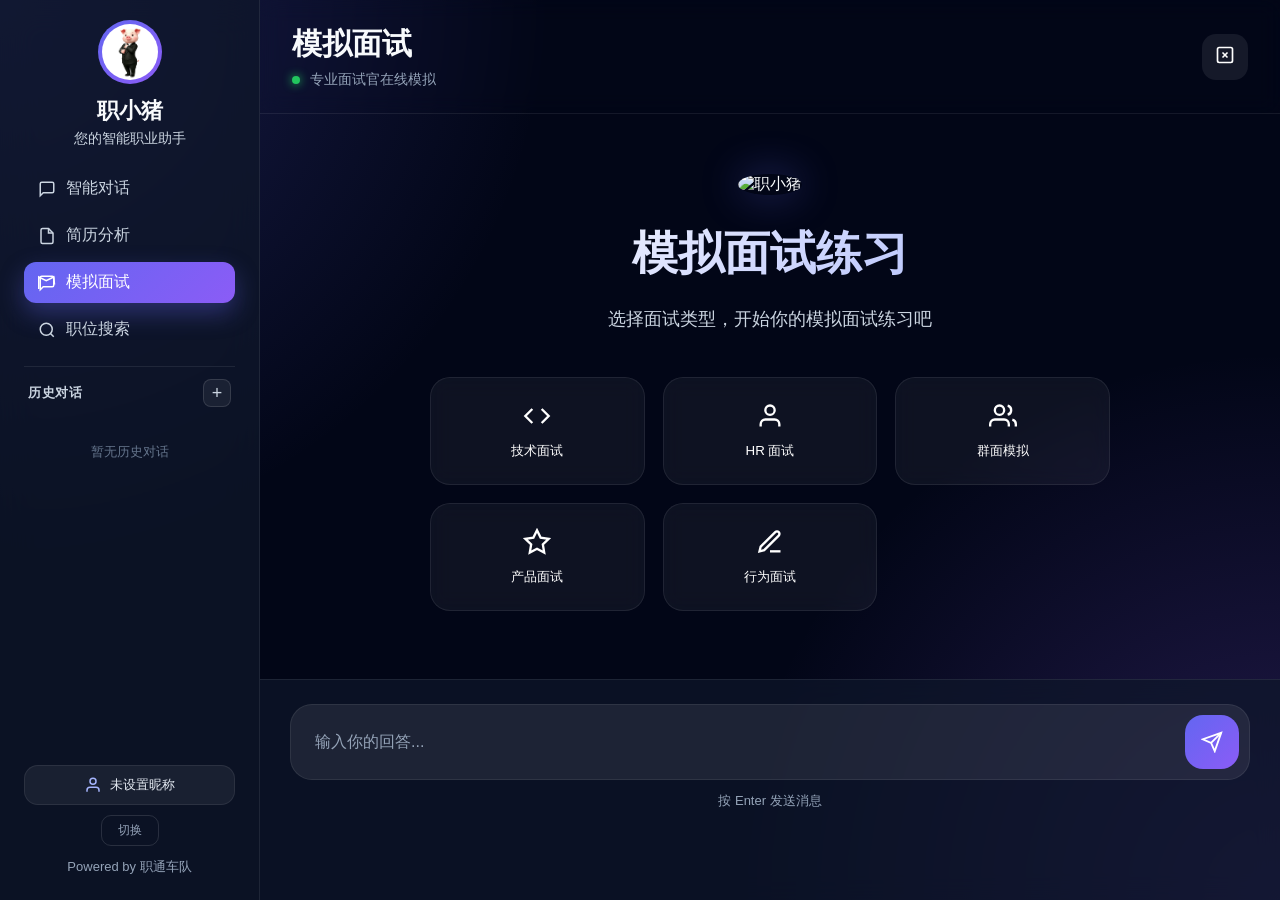
==== frontend/interview.html @ aa9e47f8 "Initial commit" ====
<!DOCTYPE html>
<html lang="zh-CN">
<head>
    <meta charset="UTF-8">
    <meta name="viewport" content="width=device-width, initial-scale=1.0">
    <title>职小猪 - 模拟面试</title>
    <link rel="stylesheet" href="style.css">
</head>

<body>
    <div class="app-container">
        <aside class="sidebar">
            <div class="sidebar-header">
                <div class="avatar-wrapper">
                    <img src="./职小猪.png" alt="职小猪" class="avatar">
                </div>
                <h2 class="sidebar-title">职小猪</h2>
                <p class="sidebar-subtitle">您的智能职业助手</p>
            </div>

            <nav class="sidebar-features">
                <a href="index.html" class="feature-item">
                    <svg class="feature-icon" viewBox="0 0 24 24" fill="none" stroke="currentColor" stroke-width="2">
                        <path d="M21 15a2 2 0 01-2 2H7l-4 4V5a2 2 0 012-2h14a2 2 0 012 2z"/>
                    </svg>
                    <span>智能对话</span>
                </a>
                <a href="resume.html" class="feature-item">
                    <svg class="feature-icon" viewBox="0 0 24 24" fill="none" stroke="currentColor" stroke-width="2">
                        <path d="M14 2H6a2 2 0 00-2 2v16a2 2 0 002 2h12a2 2 0 002-2V8z"/>
                        <polyline points="14 2 14 8 20 8"/>
                    </svg>
                    <span>简历分析</span>
                </a>
                <a href="interview.html" class="feature-item active">
                    <svg class="feature-icon" viewBox="0 0 24 24" fill="none" stroke="currentColor" stroke-width="2">
                        <path d="M21 15a2 2 0 01-2 2H7l-4 4V5a2 2 0 012-2h14a2 2 0 012 2z"/>
                        <polyline points="22 14 21 4 11 9 1 4 1 20"/>
                    </svg>
                    <span>模拟面试</span>
                </a>
                <a href="job-search.html" class="feature-item">
                    <svg class="feature-icon" viewBox="0 0 24 24" fill="none" stroke="currentColor" stroke-width="2">
                        <circle cx="11" cy="11" r="8"/>
                        <line x1="21" y1="21" x2="16.65" y2="16.65"/>
                    </svg>
                    <span>职位搜索</span>
                </a>
            </nav>

            <div class="sidebar-history" id="sidebar-history">
                <div class="history-header">
                    <span class="history-title">历史对话</span>
                    <button class="history-new-btn" onclick="startNewInterview()" title="新面试">+</button>
                </div>
                <div class="history-list" id="history-list">
                    <p class="history-empty">暂无历史对话</p>
                </div>
            </div>

            <div class="sidebar-footer">
                <div class="user-info">
                    <svg class="user-icon" viewBox="0 0 24 24" fill="none" stroke="currentColor" stroke-width="2">
                        <path d="M20 21v-2a4 4 0 00-4-4H8a4 4 0 00-4 4v2"/>
                        <circle cx="12" cy="7" r="4"/>
                    </svg>
                    <span id="current-user-name">未设置昵称</span>
                </div>
                <button class="user-switch-btn" onclick="changeUser()" title="切换用户">切换</button>
                <p class="footer-text">Powered by 职通车队</p>
            </div>
        </aside>

        <main class="chat-area">
            <div class="chat-header">
                <button class="mobile-menu-btn" onclick="toggleMobileDrawer()">
                    <svg viewBox="0 0 24 24" fill="none" stroke="currentColor" stroke-width="2">
                        <line x1="3" y1="6" x2="21" y2="6"/>
                        <line x1="3" y1="12" x2="21" y2="12"/>
                        <line x1="3" y1="18" x2="21" y2="18"/>
                    </svg>
                </button>
                <div class="header-info">
                    <h1 class="header-title">模拟面试</h1>
                    <p class="header-status">
                        <span class="status-dot"></span>
                        专业面试官在线模拟
                    </p>
                </div>
                <button class="header-action" title="结束面试" onclick="endInterview()">
                    <svg viewBox="0 0 24 24" fill="none" stroke="currentColor" stroke-width="2">
                        <rect x="3" y="3" width="18" height="18" rx="2"/>
                        <line x1="9" y1="9" x2="15" y2="15"/>
                        <line x1="15" y1="9" x2="9" y2="15"/>
                    </svg>
                </button>
            </div>

            <div id="chat-box" class="chat-box">
                <div class="welcome-section">
                    <div class="welcome-avatar">
                        <img src="../职小猪.png" alt="职小猪">
                    </div>
                    <h2 class="welcome-title">模拟面试练习</h2>
                    <p class="welcome-desc">选择面试类型，开始你的模拟面试练习吧</p>
                    <div class="quick-actions">
                        <button class="quick-btn" onclick="startInterviewType('技术面')">
                            <svg viewBox="0 0 24 24" fill="none" stroke="currentColor" stroke-width="2">
                                <polyline points="16 18 22 12 16 6"/><polyline points="8 6 2 12 8 18"/>
                            </svg>
                            技术面试
                        </button>
                        <button class="quick-btn" onclick="startInterviewType('HR面')">
                            <svg viewBox="0 0 24 24" fill="none" stroke="currentColor" stroke-width="2">
                                <path d="M20 21v-2a4 4 0 00-4-4H8a4 4 0 00-4 4v2"/>
                                <circle cx="12" cy="7" r="4"/>
                            </svg>
                            HR 面试
                        </button>
                        <button class="quick-btn" onclick="startInterviewType('群面')">
                            <svg viewBox="0 0 24 24" fill="none" stroke="currentColor" stroke-width="2">
                                <path d="M17 21v-2a4 4 0 00-4-4H5a4 4 0 00-4 4v2"/>
                                <circle cx="9" cy="7" r="4"/>
                                <path d="M23 21v-2a4 4 0 00-3-3.87"/><path d="M16 3.13a4 4 0 010 7.75"/>
                            </svg>
                            群面模拟
                        </button>
                        <button class="quick-btn" onclick="startInterviewType('产品面')">
                            <svg viewBox="0 0 24 24" fill="none" stroke="currentColor" stroke-width="2">
                                <polygon points="12 2 15.09 8.26 22 9.27 17 14.14 18.18 21.02 12 17.77 5.82 21.02 7 14.14 2 9.27 8.91 8.26 12 2"/>
                            </svg>
                            产品面试
                        </button>
                        <button class="quick-btn" onclick="startInterviewType('行为面')">
                            <svg viewBox="0 0 24 24" fill="none" stroke="currentColor" stroke-width="2">
                                <path d="M12 20h9"/><path d="M16.5 3.5a2.121 2.121 0 013 3L7 19l-4 1 1-4L16.5 3.5z"/>
                            </svg>
                            行为面试
                        </button>
                    </div>
                </div>
            </div>

            <div class="input-area">
                <div class="input-wrapper">
                    <input type="text" id="user-input" placeholder="输入你的回答..." autocomplete="off">
                    <button onclick="sendInterviewMessage()" id="send-btn" class="send-btn">
                        <svg viewBox="0 0 24 24" fill="none" stroke="currentColor" stroke-width="2">
                            <line x1="22" y1="2" x2="11" y2="13"/>
                            <polygon points="22 2 15 22 11 13 2 9 22 2"/>
                        </svg>
                    </button>
                </div>
                <p class="input-hint">按 Enter 发送消息</p>
            </div>
        </main>

        <nav class="mobile-nav">
            <div class="mobile-nav-inner">
                <a href="index.html" class="mobile-nav-item">
                    <svg viewBox="0 0 24 24" fill="none" stroke="currentColor" stroke-width="2">
                        <path d="M21 15a2 2 0 01-2 2H7l-4 4V5a2 2 0 012-2h14a2 2 0 012 2z"/>
                    </svg>
                    智能对话
                </a>
                <a href="resume.html" class="mobile-nav-item">
                    <svg viewBox="0 0 24 24" fill="none" stroke="currentColor" stroke-width="2">
                        <path d="M14 2H6a2 2 0 00-2 2v16a2 2 0 002 2h12a2 2 0 002-2V8z"/>
                        <polyline points="14 2 14 8 20 8"/>
                    </svg>
                    简历分析
                </a>
                <a href="interview.html" class="mobile-nav-item active">
                    <svg viewBox="0 0 24 24" fill="none" stroke="currentColor" stroke-width="2">
                        <path d="M21 15a2 2 0 01-2 2H7l-4 4V5a2 2 0 012-2h14a2 2 0 012 2z"/>
                        <polyline points="22 14 21 4 11 9 1 4 1 20"/>
                    </svg>
                    模拟面试
                </a>
                <a href="job-search.html" class="mobile-nav-item">
                    <svg viewBox="0 0 24 24" fill="none" stroke="currentColor" stroke-width="2">
                        <circle cx="11" cy="11" r="8"/>
                        <line x1="21" y1="21" x2="16.65" y2="16.65"/>
                    </svg>
                    职位搜索
                </a>
            </div>
        </nav>

        <div class="mobile-drawer-overlay" id="mobile-drawer-overlay" onclick="toggleMobileDrawer()"></div>
        <div class="mobile-drawer" id="mobile-drawer">
            <div class="mobile-drawer-header">
                <span>历史对话</span>
                <button onclick="toggleMobileDrawer()" class="mobile-drawer-close">&times;</button>
            </div>
            <div class="mobile-drawer-history" id="mobile-history-list">
                <p class="history-empty">暂无历史对话</p>
            </div>
        </div>
    </div>

    <script src="auth.js"></script>
    <script src="interview.js"></script>
</body>
</html>
---- frontend/style.css ----
/* =========================
   全局重置
========================= */
* {
    margin: 0;
    padding: 0;
    box-sizing: border-box;
}

:root {
    --primary: #6366f1;
    --primary-dark: #4f46e5;
    --secondary: #8b5cf6;

    --bg-dark: #020617;
    --bg-card: rgba(15, 23, 42, 0.75);

    --border: rgba(255,255,255,0.08);

    --text: #f8fafc;
    --text-light: #cbd5e1;

    --shadow:
        0 10px 30px rgba(0,0,0,0.35);

    --blur: blur(18px);
}

/* =========================
   页面主体
========================= */
body {
    font-family:
        "PingFang SC",
        "Microsoft YaHei",
        sans-serif;

    color: var(--text);

    background:
        radial-gradient(circle at top left,
            rgba(99,102,241,0.25) 0%,
            transparent 35%),

        radial-gradient(circle at bottom right,
            rgba(139,92,246,0.25) 0%,
            transparent 35%),

        #020617;

    min-height: 100vh;
    overflow-x: hidden;
    overflow-y: auto;
}

/* =========================
   主容器
========================= */
.app-container {
    display: flex;
    height: 100vh;
    width: 100%;
}

/* =========================
   Sidebar
========================= */
.sidebar {
    width: 260px;
    height: 100vh;
    flex-shrink: 0;

    background: var(--bg-card);

    backdrop-filter: var(--blur);

    border-right: 1px solid var(--border);

    display: flex;
    flex-direction: column;

    padding: 20px 24px 24px;

    overflow: hidden;
}

/* =========================
   Sidebar Header
========================= */
.sidebar-header {
    text-align: center;
    flex-shrink: 0;
}

.avatar-wrapper {
    width: 64px;
    height: 64px;

    margin: 0 auto 12px;

    border-radius: 50%;

    padding: 4px;

    background:
        linear-gradient(
            135deg,
            #6366f1,
            #8b5cf6
        );
}

.avatar {
    width: 100%;
    height: 100%;

    border-radius: 50%;

    object-fit: contain;

    background: white;
}

.sidebar-title {
    font-size: 22px;
    font-weight: 700;
}

.sidebar-subtitle {
    margin-top: 4px;
    font-size: 12px;

    font-size: 14px;

    color: var(--text-light);
}

/* =========================
   导航区域
========================= */
.sidebar-features {
    margin-top: 20px;

    display: flex;
    flex-direction: column;

    gap: 6px;

    flex-shrink: 0;
}

.feature-item {
    display: flex;
    align-items: center;

    gap: 10px;

    padding: 10px 14px;

    border-radius: 12px;

    text-decoration: none;

    color: var(--text-light);

    transition: all 0.25s ease;

    overflow: hidden;
}

.feature-item:hover {
    background: rgba(255,255,255,0.08);

    transform: translateX(4px);

    color: white;
}

.feature-item.active {
    background:
        linear-gradient(
            135deg,
            #6366f1,
            #8b5cf6
        );

    color: white;

    box-shadow:
        0 10px 25px rgba(99,102,241,0.35);
}

.feature-icon {
    width: 18px;
    height: 18px;

    min-width: 18px;
    min-height: 18px;

    flex-shrink: 0;
}

/* =========================
   Footer
========================= */
.sidebar-footer {
    text-align: center;
    flex-shrink: 0;
    margin-top: auto;
}

.user-info {
    display: flex;
    align-items: center;
    justify-content: center;
    gap: 8px;
    margin-bottom: 10px;
    padding: 10px 12px;
    border-radius: 14px;
    background: rgba(255,255,255,0.06);
    border: 1px solid rgba(255,255,255,0.08);
}

.user-icon {
    width: 18px;
    height: 18px;
    flex-shrink: 0;
    color: #a5b4fc;
}

.user-info span {
    font-size: 13px;
    color: #e2e8f0;
    overflow: hidden;
    text-overflow: ellipsis;
    white-space: nowrap;
}

.user-switch-btn {
    display: block;
    margin: 0 auto 12px;
    padding: 6px 16px;
    border: 1px solid rgba(255,255,255,0.12);
    border-radius: 10px;
    background: transparent;
    color: #94a3b8;
    font-size: 12px;
    cursor: pointer;
    transition: all 0.2s ease;
}

.user-switch-btn:hover {
    background: rgba(255,255,255,0.08);
    color: white;
    border-color: rgba(255,255,255,0.2);
}

.footer-text {
    font-size: 13px;
    color: #94a3b8;
}

/* =========================
   聊天区域
========================= */
.chat-area {
    flex: 1;

    display: flex;
    flex-direction: column;

    position: relative;

    overflow: hidden;
}

/* =========================
   Header
========================= */
.chat-header {
    padding: 24px 32px;

    border-bottom: 1px solid var(--border);

    display: flex;
    justify-content: space-between;
    align-items: center;

    backdrop-filter: blur(10px);
}

.header-title {
    font-size: 30px;
    font-weight: 700;
}

.header-status {
    margin-top: 6px;

    color: #94a3b8;

    font-size: 14px;
}

.status-dot {
    display: inline-block;

    width: 8px;
    height: 8px;

    margin-right: 6px;

    border-radius: 50%;

    background: #22c55e;

    box-shadow:
        0 0 10px #22c55e;
}

.header-action {
    width: 46px;
    height: 46px;

    border: none;

    border-radius: 14px;

    background:
        rgba(255,255,255,0.08);

    color: white;

    cursor: pointer;

    transition: all 0.25s ease;
}

.header-action svg {
    width: 20px;
    height: 20px;
}

.header-action:hover {
    transform: rotate(8deg);

    background:
        rgba(255,255,255,0.14);
}

/* =========================
   Chat Box
========================= */
.chat-box {
    flex: 1;

    overflow-y: auto;

    padding: 20px;
}

/* =========================
   欢迎页
========================= */
.welcome-section {
    max-width: 760px;

    margin: auto;

    text-align: center;

    padding: 40px;
}

.welcome-avatar img {
    width: 160px;
    height: 160px;

    object-fit: contain;

    border-radius: 50%;

    margin: 0 auto 28px;

    box-shadow:
        0 0 40px rgba(99,102,241,0.4);
}

.welcome-title {
    font-size: 46px;
    font-weight: 800;

    margin-bottom: 18px;

    background:
        linear-gradient(
            135deg,
            #ffffff,
            #a5b4fc
        );

    -webkit-background-clip: text;
    -webkit-text-fill-color: transparent;
}

.welcome-desc {
    color: var(--text-light);

    font-size: 18px;

    line-height: 1.8;
}

/* =========================
   快捷按钮
========================= */
.quick-actions {
    margin-top: 42px;

    display: grid;

    grid-template-columns:
        repeat(auto-fit, minmax(200px, 1fr));

    gap: 18px;
}

.quick-btn {
    border: 1px solid rgba(255,255,255,0.08);

    background:
        rgba(255,255,255,0.05);

    backdrop-filter: blur(10px);

    border-radius: 20px;

    padding: 24px 18px;

    color: white;

    cursor: pointer;

    transition: all 0.3s ease;

    display: flex;
    flex-direction: column;
    align-items: center;

    gap: 12px;
}

.quick-btn:hover {
    transform: translateY(-6px);

    background:
        rgba(99,102,241,0.18);

    box-shadow:
        0 15px 30px rgba(99,102,241,0.25);
}

.quick-btn svg {
    width: 28px;
    height: 28px;
}

/* =========================
   输入区域
========================= */
.input-area {
    padding: 24px;
    padding-bottom: 90px;

    border-top: 1px solid var(--border);

    background:
        rgba(15,23,42,0.72);

    backdrop-filter: blur(12px);
}

.input-wrapper {
    max-width: 960px;

    margin: auto;

    display: flex;
    align-items: center;

    background:
        rgba(255,255,255,0.08);

    border:
        1px solid rgba(255,255,255,0.08);

    border-radius: 22px;

    padding: 10px;

    transition: all 0.25s ease;

    position: relative;
}

.input-wrapper:focus-within {
    border-color: #6366f1;

    box-shadow:
        0 0 0 4px rgba(99,102,241,0.15);
}

#user-input {
    flex: 1;

    background: transparent;

    border: none;
    outline: none;

    color: white;

    padding: 14px;

    font-size: 16px;
}

#user-input::placeholder {
    color: #94a3b8;
}

.send-btn {
    width: 54px;
    height: 54px;

    border: none;

    border-radius: 18px;

    background:
        linear-gradient(
            135deg,
            #6366f1,
            #8b5cf6
        );

    color: white;

    cursor: pointer;

    transition: all 0.25s ease;

    display: flex;
    align-items: center;
    justify-content: center;
    flex-shrink: 0;
}

.send-btn:hover {
    transform: scale(1.08);

    box-shadow:
        0 12px 25px rgba(99,102,241,0.4);
}

.send-btn svg {
    width: 22px;
    height: 22px;
}

.input-hint {
    margin-top: 12px;

    text-align: center;

    font-size: 13px;

    color: #94a3b8;
}

/* =========================
   输入框菜单
========================= */
.menu-btn {
    width: 46px;
    height: 48px;
    border: none;
    border-radius: 16px;
    background: rgba(255,255,255,0.08);
    color: white;
    font-size: 22px;
    cursor: pointer;
    transition: all 0.25s ease;
    flex-shrink: 0;
}

.menu-btn:hover {
    background: rgba(255,255,255,0.14);
    transform: rotate(8deg);
}

/* =========================
   菜单弹窗
========================= */
.popup_menu {
    position: absolute;
    bottom: 80px;
    left: 20px;
    display: none;
    flex-direction: column;
    gap: 10px;
    padding: 12px;
    min-width: 160px;
    border-radius: 12px;
    background: rgba(15,23,42,0.95);
    border: 1px solid rgba(255,255,255,0.08);
    backdrop-filter: blur(12px);
    z-index: 999;
}

.popup_menu div {
    padding: 12px 14px;
    border-radius: 12px;
    color: #94a3b8;
    cursor: pointer;
    transition: all 0.2s ease;
}

.popup_menu div:hover {
    background: rgba(255,255,255,0.08);
    color: white;
}

/* =========================
   简历分析 - 上传区域
========================= */
.upload-section {
    display: flex;
    justify-content: center;
    align-items: center;
    min-height: 400px;
}

.upload-card {
    text-align: center;
    padding: 48px 40px;
    border-radius: 28px;
    background: rgba(255,255,255,0.04);
    border: 1px dashed rgba(255,255,255,0.12);
    max-width: 440px;
    width: 100%;
}

.upload-icon {
    margin: 0 auto 20px;
    width: 64px;
    height: 64px;
    border-radius: 50%;
    background: rgba(99,102,241,0.12);
    display: flex;
    align-items: center;
    justify-content: center;
}

.upload-icon svg {
    width: 28px;
    height: 28px;
    color: #a5b4fc;
}

.upload-title {
    font-size: 22px;
    font-weight: 700;
    margin-bottom: 8px;
}

.upload-desc {
    font-size: 14px;
    color: #94a3b8;
    margin-bottom: 28px;
}

/* 上传按钮 */
.upload-btn {
    display: inline-flex;
    align-items: center;
    justify-content: center;
    gap: 6px;
    padding: 10px 20px;
    border-radius: 12px;
    border: 1px solid rgba(255,255,255,0.12);
    background: rgba(99,102,241,0.12);
    color: #a5b4fc;
    font-size: 14px;
    cursor: pointer;
    transition: all 0.25s ease;
}

.upload-btn:hover {
    background: rgba(99,102,241,0.22);
    color: white;
    border-color: rgba(99,102,241,0.3);
}

.upload-btn svg {
    width: 16px;
    height: 16px;
    flex-shrink: 0;
}

/* 文件名 */
.file-name {
    margin-top: 14px;
    font-size: 13px;
    color: #94a3b8;
}

/* 分析按钮 */
.analyze-btn {
    display: inline-flex;
    align-items: center;
    justify-content: center;
    gap: 6px;
    margin-top: 16px;
    padding: 10px 24px;
    border: none;
    border-radius: 12px;
    background: linear-gradient(135deg, #6366f1, #8b5cf6);
    color: white;
    font-size: 14px;
    cursor: pointer;
    transition: all 0.25s ease;
}

.analyze-btn:hover {
    transform: translateY(-2px);
    box-shadow: 0 8px 20px rgba(99,102,241,0.35);
}

.analyze-btn svg {
    width: 16px;
    height: 16px;
    flex-shrink: 0;
}

.analyze-btn:disabled {
    opacity: 0.45;
    cursor: not-allowed;
    transform: none;
    box-shadow: none;
}

/* 上传状态 */
.upload-status {
    margin-top: 14px;
    font-size: 13px;
    color: #94a3b8;
}

.upload-status.error {
    color: #f87171;
}

/* 简历快捷操作 */
.resume-actions {
    display: flex;
    flex-wrap: wrap;
    gap: 12px;
    justify-content: center;
    padding: 20px;
    margin-top: 20px;
}

.resume-actions .quick-btn {
    flex-direction: row;
    padding: 12px 20px;
    font-size: 14px;
    gap: 8px;
    border-radius: 14px;
}

/* 简历分析结果 */
.resume-analysis {
    line-height: 1.8;
}

.resume-field {
    color: #a5b4fc;
    font-weight: 600;
}

/* 打字指示器 */
.typing-indicator {
    display: flex;
    align-items: center;
    gap: 6px;
    padding: 14px 18px;
}

.typing-indicator .dot {
    width: 8px;
    height: 8px;
    border-radius: 50%;
    background: #94a3b8;
    animation: bounce 1.4s infinite ease-in-out both;
}

.typing-indicator .dot:nth-child(1) { animation-delay: -0.32s; }
.typing-indicator .dot:nth-child(2) { animation-delay: -0.16s; }

@keyframes bounce {
    0%, 80%, 100% { transform: scale(0); }
    40% { transform: scale(1); }
}

/* 消息气泡 */
.message {
    max-width: 70%;
    margin-bottom: 16px;
    padding: 14px 20px;
    border-radius: 18px;
    font-size: 15px;
    line-height: 1.7;
    word-break: break-word;
}

.user-message {
    margin-left: auto;
    background: linear-gradient(135deg, #6366f1, #8b5cf6);
    color: white;
    border-bottom-right-radius: 6px;
}

.bot-message {
    margin-right: auto;
    background: rgba(255,255,255,0.06);
    color: var(--text-light);
    border-bottom-left-radius: 6px;
}

/* =========================
   侧边栏历史对话
========================= */
.sidebar-history {
    flex: 1;
    display: flex;
    flex-direction: column;
    min-height: 0;
    margin-top: 16px;
    padding-top: 12px;
    border-top: 1px solid var(--border);
    overflow: hidden;
}

.history-header {
    display: flex;
    align-items: center;
    justify-content: space-between;
    padding: 0 4px 12px;
}

.history-title {
    font-size: 13px;
    font-weight: 700;
    color: #cbd5e1;
    letter-spacing: 0.5px;
}

.history-new-btn {
    width: 28px;
    height: 28px;
    border: 1px solid rgba(255,255,255,0.12);
    border-radius: 8px;
    background: rgba(255,255,255,0.06);
    color: #cbd5e1;
    font-size: 18px;
    cursor: pointer;
    transition: all 0.2s ease;
    display: flex;
    align-items: center;
    justify-content: center;
    line-height: 1;
}

.history-new-btn:hover {
    background: rgba(255,255,255,0.1);
    color: white;
}

.history-list {
    flex: 1;
    overflow-y: auto;
    display: flex;
    flex-direction: column;
    gap: 4px;
}

.history-empty {
    font-size: 13px;
    color: #64748b;
    text-align: center;
    padding: 24px 8px;
}

.history-item {
    padding: 12px 14px;
    border-radius: 10px;
    cursor: pointer;
    transition: all 0.2s ease;
    position: relative;
    border: 1px solid transparent;
}

.history-item:hover {
    background: rgba(255,255,255,0.08);
}

.history-item.active {
    background: rgba(99,102,241,0.15);
    border-color: rgba(99,102,241,0.3);
}

.history-item-title {
    font-size: 14px;
    color: #e2e8f0;
    white-space: nowrap;
    overflow: hidden;
    text-overflow: ellipsis;
    padding-right: 24px;
}

.history-item-date {
    font-size: 12px;
    color: #94a3b8;
    margin-top: 5px;
}

.history-item-del {
    position: absolute;
    top: 8px;
    right: 8px;
    width: 20px;
    height: 20px;
    border: none;
    border-radius: 6px;
    background: transparent;
    color: #64748b;
    cursor: pointer;
    display: flex;
    align-items: center;
    justify-content: center;
    opacity: 0;
    transition: all 0.2s ease;
}

.history-item:hover .history-item-del {
    opacity: 1;
}

.history-item-del:hover {
    background: rgba(239,68,68,0.2);
    color: #ef4444;
}

/* =========================
   移动端历史抽屉
========================= */
.mobile-menu-btn {
    display: none;
    width: 40px;
    height: 40px;
    border: none;
    border-radius: 10px;
    background: rgba(255,255,255,0.08);
    color: white;
    cursor: pointer;
    margin-right: 12px;
    flex-shrink: 0;
    align-items: center;
    justify-content: center;
}

.mobile-menu-btn svg {
    width: 20px;
    height: 20px;
}

.mobile-drawer-overlay {
    display: none;
    position: fixed;
    top: 0;
    left: 0;
    width: 100%;
    height: 100%;
    background: rgba(0,0,0,0.5);
    z-index: 998;
    opacity: 0;
    pointer-events: none;
    transition: opacity 0.3s ease;
}

.mobile-drawer-overlay.open {
    opacity: 1;
    pointer-events: auto;
}

.mobile-drawer {
    display: none;
    position: fixed;
    top: 0;
    left: 0;
    width: 280px;
    height: 100%;
    background: rgba(15,23,42,0.98);
    backdrop-filter: blur(18px);
    border-right: 1px solid rgba(255,255,255,0.08);
    z-index: 999;
    transform: translateX(-100%);
    transition: transform 0.3s ease;
    flex-direction: column;
}

.mobile-drawer.open {
    transform: translateX(0);
}

.mobile-drawer-header {
    display: flex;
    align-items: center;
    justify-content: space-between;
    padding: 20px;
    border-bottom: 1px solid rgba(255,255,255,0.08);
}

.mobile-drawer-header span {
    font-size: 16px;
    font-weight: 700;
    color: white;
}

.mobile-drawer-close {
    width: 32px;
    height: 32px;
    border: none;
    border-radius: 8px;
    background: rgba(255,255,255,0.08);
    color: white;
    font-size: 20px;
    cursor: pointer;
    display: flex;
    align-items: center;
    justify-content: center;
}

.mobile-drawer-history {
    flex: 1;
    overflow-y: auto;
    padding: 16px;
}

/* =========================
   移动端
========================= */
.mobile-nav {
    display: none;
}

@media (max-width: 768px) {

    .sidebar {
        display: none;
    }

    .mobile-menu-btn {
        display: flex;
    }

    .mobile-drawer-overlay {
        display: block;
    }

    .mobile-drawer {
        display: flex;
    }

    .chat-header {
        padding: 18px;
    }

    .header-title {
        font-size: 24px;
    }

    .welcome-title {
        font-size: 34px;
    }

    .welcome-desc {
        font-size: 15px;
    }

    .quick-actions {
        grid-template-columns: 1fr;
    }

    .upload-card {
        padding: 32px 24px;
    }

    .mobile-nav {
        position: fixed;

        bottom: 0;
        left: 0;

        width: 100%;

        display: block;

        background:
            rgba(15,23,42,0.95);

        border-top:
            1px solid rgba(255,255,255,0.08);

        backdrop-filter: blur(12px);
    }

    .mobile-nav-inner {
        display: flex;
        justify-content: space-around;

        padding: 12px 0;
    }

    .mobile-nav-item {
        display: flex;
        flex-direction: column;
        align-items: center;

        gap: 6px;

        color: #94a3b8;

        text-decoration: none;

        font-size: 12px;
    }

    .mobile-nav-item.active {
        color: white;
    }

    .mobile-nav-item svg {
        width: 22px;
        height: 22px;
    }

    .input-area {
        padding-bottom: 90px;
    }

    .message {
        max-width: 88%;
    }
}
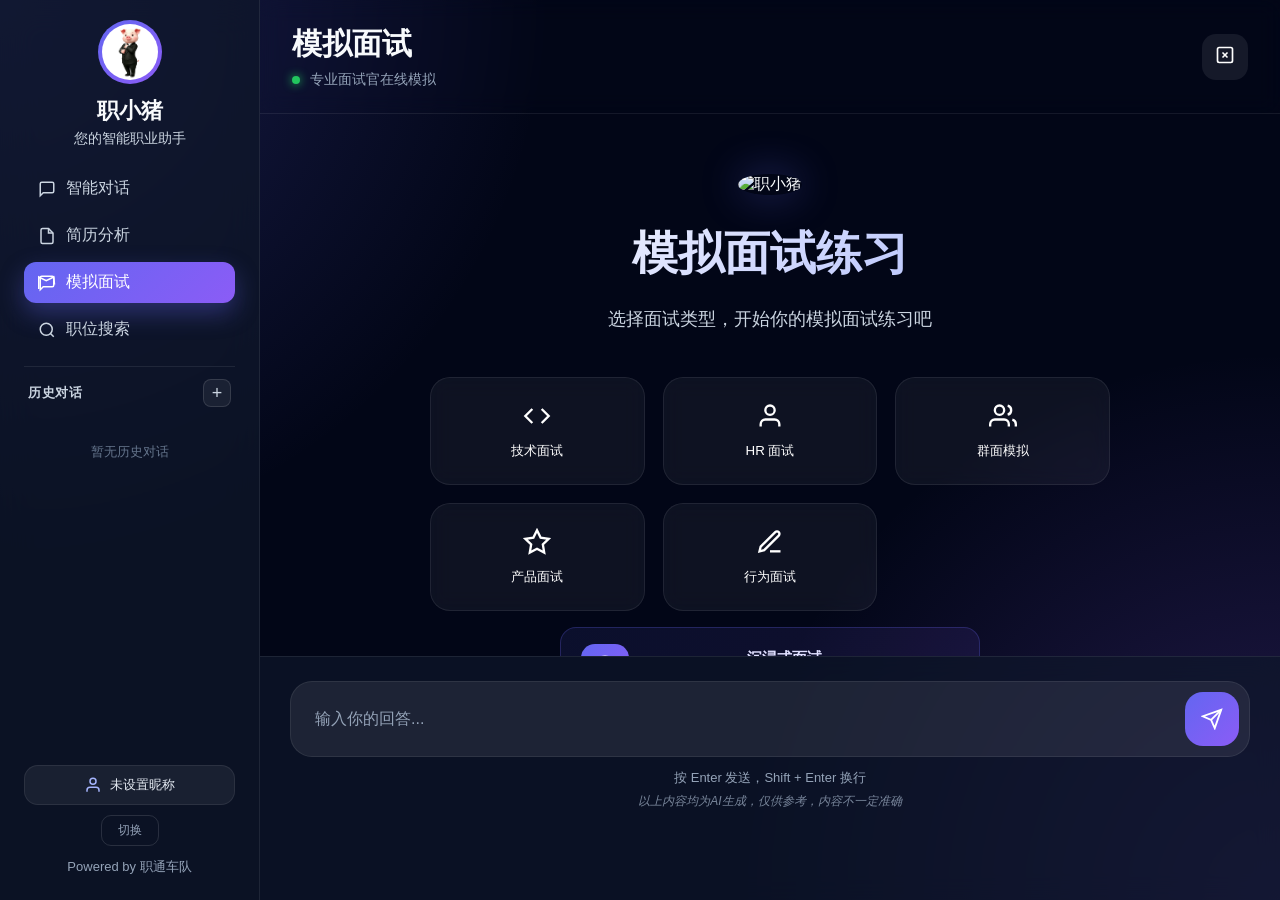
==== commit 84638054: "Initial commit" ====
--- a/frontend/interview.html
+++ b/frontend/interview.html
@@ -85,15 +85,24 @@
                     <p class="header-status">
                         <span class="status-dot"></span>
                         专业面试官在线模拟
+                        <span id="resume-badge" class="resume-badge" style="display:none;">
+                            <svg viewBox="0 0 24 24" fill="none" stroke="currentColor" stroke-width="2" width="14" height="14">
+                                <path d="M14 2H6a2 2 0 00-2 2v16a2 2 0 002 2h12a2 2 0 002-2V8z"/>
+                                <polyline points="14 2 14 8 20 8"/>
+                            </svg>
+                            已关联简历
+                        </span>
                     </p>
                 </div>
-                <button class="header-action" title="结束面试" onclick="endInterview()">
-                    <svg viewBox="0 0 24 24" fill="none" stroke="currentColor" stroke-width="2">
-                        <rect x="3" y="3" width="18" height="18" rx="2"/>
-                        <line x1="9" y1="9" x2="15" y2="15"/>
-                        <line x1="15" y1="9" x2="9" y2="15"/>
-                    </svg>
-                </button>
+                <div class="header-actions">
+                    <button class="header-action" title="结束面试" onclick="endInterview()">
+                        <svg viewBox="0 0 24 24" fill="none" stroke="currentColor" stroke-width="2">
+                            <rect x="3" y="3" width="18" height="18" rx="2"/>
+                            <line x1="9" y1="9" x2="15" y2="15"/>
+                            <line x1="15" y1="9" x2="9" y2="15"/>
+                        </svg>
+                    </button>
+                </div>
             </div>
 
             <div id="chat-box" class="chat-box">
@@ -138,12 +147,41 @@
                             行为面试
                         </button>
                     </div>
+
+                    <!-- 沉浸式面试入口 -->
+                    <a href="interview-video.html" class="immersive-entry">
+                        <div class="immersive-icon">
+                            <svg viewBox="0 0 24 24" fill="none" stroke="currentColor" stroke-width="1.5" width="28" height="28">
+                                <circle cx="12" cy="12" r="10"/>
+                                <polygon points="10 8 16 12 10 16 10 8" fill="currentColor" stroke="none"/>
+                            </svg>
+                        </div>
+                        <div class="immersive-info">
+                            <span class="immersive-title">沉浸式面试</span>
+                            <span class="immersive-desc">AI 数字人面对面 · 语音交互 · 真实面试体验</span>
+                        </div>
+                        <div class="immersive-arrow">→</div>
+                    </a>
+
+                    <!-- 简历上传区域（面试页内） -->
+                    <div id="interview-resume-upload-area" class="interview-resume-upload">
+                        <p class="resume-upload-hint">上传简历，面试官将围绕你的经历精准提问</p>
+                        <button class="resume-upload-btn" onclick="triggerResumeUpload()">
+                            <svg viewBox="0 0 24 24" fill="none" stroke="currentColor" stroke-width="2" width="16" height="16">
+                                <path d="M21 15v4a2 2 0 01-2 2H5a2 2 0 01-2-2v-4"/>
+                                <polyline points="17 8 12 3 7 8"/><line x1="12" y1="3" x2="12" y2="15"/>
+                            </svg>
+                            导入简历
+                        </button>
+                        <input type="file" id="interview-resume-input" accept=".txt,.docx,.pdf" onchange="handleInterviewResumeUpload(event)" hidden>
+                        <p id="resume-upload-status" class="resume-status"></p>
+                    </div>
                 </div>
             </div>
 
             <div class="input-area">
                 <div class="input-wrapper">
-                    <input type="text" id="user-input" placeholder="输入你的回答..." autocomplete="off">
+                    <textarea id="user-input" placeholder="输入你的回答..." rows="1"></textarea>
                     <button onclick="sendInterviewMessage()" id="send-btn" class="send-btn">
                         <svg viewBox="0 0 24 24" fill="none" stroke="currentColor" stroke-width="2">
                             <line x1="22" y1="2" x2="11" y2="13"/>
@@ -151,7 +189,18 @@
                         </svg>
                     </button>
                 </div>
-                <p class="input-hint">按 Enter 发送消息</p>
+                <!-- 简历下载区域 -->
+                <div id="resume-download-area" class="resume-download-area" style="display:none;">
+                    <button id="download-resume-btn" class="download-resume-btn" onclick="downloadModifiedResume()">
+                        <svg viewBox="0 0 24 24" fill="none" stroke="currentColor" stroke-width="2" width="16" height="16">
+                            <path d="M21 15v4a2 2 0 01-2 2H5a2 2 0 01-2-2v-4"/>
+                            <polyline points="7 10 12 15 17 10"/><line x1="12" y1="15" x2="12" y2="3"/>
+                        </svg>
+                        下载优化后的简历
+                    </button>
+                </div>
+                <p class="input-hint">按 Enter 发送，Shift + Enter 换行</p>
+                <p class="ai-disclaimer">以上内容均为AI生成，仅供参考，内容不一定准确</p>
             </div>
         </main>
 
--- a/frontend/style.css
+++ b/frontend/style.css
@@ -466,6 +466,54 @@
 }
 
 /* =========================
+   求职渠道链接卡片
+========================= */
+.job-links-card {
+    margin-top: 28px;
+    padding: 22px 24px;
+    background: rgba(255,255,255,0.04);
+    border: 1px solid rgba(255,255,255,0.08);
+    border-radius: 20px;
+    backdrop-filter: blur(10px);
+}
+
+.job-links-title {
+    font-size: 14px;
+    font-weight: 600;
+    color: #94a3b8;
+    margin-bottom: 16px;
+    letter-spacing: 0.5px;
+}
+
+.job-links-grid {
+    display: grid;
+    grid-template-columns: repeat(auto-fit, minmax(160px, 1fr));
+    gap: 10px;
+}
+
+.job-link-item {
+    display: flex;
+    align-items: center;
+    padding: 10px 14px;
+    background: rgba(255,255,255,0.05);
+    border: 1px solid rgba(255,255,255,0.06);
+    border-radius: 12px;
+    color: #e2e8f0;
+    text-decoration: none;
+    font-size: 13px;
+    transition: all 0.25s ease;
+    white-space: nowrap;
+}
+
+.job-link-item:hover {
+    background: rgba(99,102,241,0.15);
+    border-color: rgba(99,102,241,0.3);
+    color: #fff;
+    transform: translateY(-2px);
+    box-shadow: 0 8px 20px rgba(99,102,241,0.15);
+}
+
+/* =========================
    输入区域
 ========================= */
 .input-area {
@@ -512,17 +560,18 @@
 
 #user-input {
     flex: 1;
-
     background: transparent;
-
     border: none;
     outline: none;
-
     color: white;
-
     padding: 14px;
-
     font-size: 16px;
+    font-family: inherit;
+    line-height: 1.5;
+    resize: none;
+    overflow-y: hidden;
+    min-height: 24px;
+    max-height: 150px;
 }
 
 #user-input::placeholder {
@@ -563,6 +612,14 @@
         0 12px 25px rgba(99,102,241,0.4);
 }
 
+.send-btn.sending {
+    background: linear-gradient(135deg, #ef4444, #dc2626);
+}
+.send-btn.sending:hover {
+    transform: scale(1.08);
+    box-shadow: 0 12px 25px rgba(239,68,68,0.4);
+}
+
 .send-btn svg {
     width: 22px;
     height: 22px;
@@ -576,6 +633,15 @@
     font-size: 13px;
 
     color: #94a3b8;
+}
+
+.ai-disclaimer {
+    margin-top: 6px;
+    text-align: center;
+    font-size: 12px;
+    color: #94a3b8;
+    opacity: 0.8;
+    font-style: italic;
 }
 
 /* =========================
@@ -779,6 +845,17 @@
     border-radius: 14px;
 }
 
+.resume-actions .quick-btn.download-highlight {
+    background: linear-gradient(135deg, #4caf50, #45a049);
+    color: #fff;
+    border-color: transparent;
+}
+
+.resume-actions .quick-btn.download-highlight:hover {
+    background: linear-gradient(135deg, #43a047, #388e3c);
+    box-shadow: 0 2px 8px rgba(76, 175, 80, 0.3);
+}
+
 /* 简历分析结果 */
 .resume-analysis {
     line-height: 1.8;
@@ -1059,6 +1136,654 @@
 }
 
 /* =========================
+   简历关联 & 下载（面试页）
+========================= */
+.header-actions {
+    display: flex;
+    align-items: center;
+    gap: 8px;
+}
+
+.resume-badge {
+    display: inline-flex;
+    align-items: center;
+    gap: 4px;
+    margin-left: 10px;
+    padding: 2px 10px;
+    background: #e8f5e9;
+    color: #2e7d32;
+    border-radius: 12px;
+    font-size: 12px;
+    font-weight: 500;
+    white-space: nowrap;
+}
+
+.interview-resume-upload {
+    margin-top: 20px;
+    padding: 16px;
+    border: 2px dashed #e0e0e0;
+    border-radius: 12px;
+    text-align: center;
+    transition: border-color 0.2s;
+}
+
+.interview-resume-upload:hover {
+    border-color: var(--primary);
+}
+
+.resume-upload-hint {
+    font-size: 13px;
+    color: #999;
+    margin: 0 0 10px 0;
+}
+
+.resume-upload-btn {
+    display: inline-flex;
+    align-items: center;
+    gap: 6px;
+    padding: 8px 16px;
+    background: var(--primary);
+    color: #fff;
+    border: none;
+    border-radius: 8px;
+    font-size: 13px;
+    cursor: pointer;
+    transition: all 0.2s;
+}
+
+.resume-upload-btn:hover {
+    background: var(--primary-dark, #1a6dd4);
+    transform: translateY(-1px);
+}
+
+.resume-status {
+    font-size: 12px;
+    margin-top: 8px;
+}
+
+.resume-status.uploading {
+    color: #ff9800;
+}
+
+.resume-status.success {
+    color: #4caf50;
+}
+
+.resume-status.error {
+    color: #f44336;
+}
+
+.resume-download-area {
+    display: flex;
+    justify-content: center;
+    padding: 8px 0;
+}
+
+.download-resume-btn {
+    display: inline-flex;
+    align-items: center;
+    gap: 8px;
+    padding: 10px 20px;
+    background: linear-gradient(135deg, #4caf50, #45a049);
+    color: #fff;
+    border: none;
+    border-radius: 10px;
+    font-size: 14px;
+    font-weight: 600;
+    cursor: pointer;
+    transition: all 0.2s;
+    box-shadow: 0 2px 8px rgba(76, 175, 80, 0.3);
+}
+
+.download-resume-btn:hover {
+    transform: translateY(-2px);
+    box-shadow: 0 4px 12px rgba(76, 175, 80, 0.4);
+}
+
+.download-resume-btn:disabled {
+    opacity: 0.7;
+    cursor: not-allowed;
+    transform: none;
+}
+
+.resume-preview {
+    max-height: 400px;
+    overflow-y: auto;
+    font-size: 13px;
+    line-height: 1.6;
+    background: #f9fafb;
+    border: 1px solid #e5e7eb;
+    border-radius: 8px;
+    padding: 12px 16px;
+}
+
+.spinner {
+    display: inline-block;
+    width: 14px;
+    height: 14px;
+    border: 2px solid rgba(255,255,255,0.3);
+    border-top-color: #fff;
+    border-radius: 50%;
+    animation: spin 0.6s linear infinite;
+}
+
+@keyframes spin {
+    to { transform: rotate(360deg); }
+}
+
+/* =========================
+   沉浸式面试入口卡片
+========================= */
+.immersive-entry {
+    display: flex;
+    align-items: center;
+    gap: 14px;
+    padding: 16px 20px;
+    margin-top: 16px;
+    background: linear-gradient(135deg, rgba(99,102,241,0.1), rgba(139,92,246,0.1));
+    border: 1px solid rgba(99,102,241,0.25);
+    border-radius: 16px;
+    text-decoration: none;
+    cursor: pointer;
+    transition: all 0.3s;
+    max-width: 420px;
+    margin-left: auto;
+    margin-right: auto;
+}
+.immersive-entry:hover {
+    background: linear-gradient(135deg, rgba(99,102,241,0.18), rgba(139,92,246,0.18));
+    border-color: rgba(99,102,241,0.5);
+    transform: translateY(-2px);
+    box-shadow: 0 8px 30px rgba(99,102,241,0.15);
+}
+.immersive-icon {
+    flex-shrink: 0;
+    width: 48px;
+    height: 48px;
+    display: flex;
+    align-items: center;
+    justify-content: center;
+    background: linear-gradient(135deg, #6366f1, #8b5cf6);
+    border-radius: 14px;
+    color: #fff;
+}
+.immersive-info {
+    flex: 1;
+    display: flex;
+    flex-direction: column;
+    gap: 2px;
+}
+.immersive-title {
+    font-size: 15px;
+    font-weight: 700;
+    color: #e0e0ff;
+}
+.immersive-desc {
+    font-size: 12px;
+    color: rgba(255,255,255,0.5);
+}
+.immersive-arrow {
+    font-size: 20px;
+    color: rgba(255,255,255,0.3);
+    transition: transform 0.3s;
+}
+.immersive-entry:hover .immersive-arrow {
+    transform: translateX(4px);
+    color: rgba(255,255,255,0.7);
+}
+
+/* =========================
+   沉浸式视频面试 — 视频通话模式
+========================= */
+.video-interview-main {
+    display: flex;
+    flex-direction: column;
+    height: 100vh;
+    background: #0a0a0f;
+}
+
+/* 顶部通话状态栏 */
+.video-call-header {
+    display: flex;
+    align-items: center;
+    padding: 10px 16px;
+    gap: 10px;
+    background: rgba(0,0,0,0.5);
+    border-bottom: 1px solid rgba(255,255,255,0.06);
+}
+.back-btn {
+    display: flex;
+    align-items: center;
+    justify-content: center;
+    width: 36px; height: 36px;
+    border-radius: 50%;
+    border: 1px solid rgba(255,255,255,0.15);
+    background: rgba(255,255,255,0.05);
+    color: #fff; cursor: pointer;
+    transition: all 0.2s;
+}
+.back-btn:hover { background: rgba(255,255,255,0.12); }
+.call-timer {
+    font-size: 13px; color: rgba(255,255,255,0.6);
+    font-variant-numeric: tabular-nums;
+    margin-right: 8px;
+}
+.hangup-btn { background: rgba(244,67,54,0.2) !important; border-color: rgba(244,67,54,0.4) !important; }
+.hangup-btn:hover { background: rgba(244,67,54,0.4) !important; }
+
+/* 通话主体 */
+.video-call-body {
+    flex: 1;
+    display: flex;
+    flex-direction: column;
+    align-items: center;
+    justify-content: center;
+    position: relative;
+    overflow: hidden;
+}
+
+/* 面试类型选择 */
+.video-types-title {
+    color: rgba(255,255,255,0.6);
+    font-size: 15px; font-weight: 500;
+    margin-bottom: 20px; text-align: center;
+}
+.video-interview-types {
+    display: flex;
+    flex-direction: column;
+    align-items: center;
+}
+.video-types-grid {
+    display: flex;
+    flex-wrap: wrap;
+    gap: 14px;
+    justify-content: center;
+}
+.video-type-btn {
+    display: flex;
+    flex-direction: column;
+    align-items: center;
+    gap: 8px;
+    padding: 20px 24px;
+    background: rgba(255,255,255,0.05);
+    border: 1px solid rgba(255,255,255,0.1);
+    border-radius: 16px;
+    color: #fff; font-size: 13px; font-weight: 600;
+    cursor: pointer; transition: all 0.25s;
+    min-width: 110px;
+}
+.video-type-btn:hover {
+    background: rgba(99,102,241,0.2);
+    border-color: rgba(99,102,241,0.5);
+    transform: translateY(-3px);
+    box-shadow: 0 8px 25px rgba(99,102,241,0.15);
+}
+.video-type-icon { font-size: 30px; }
+.video-type-label { font-size: 13px; }
+
+/* 通话画面 */
+.video-call-stage {
+    display: flex;
+    width: 100%; height: 100%;
+    position: relative;
+    background: #000;
+}
+
+/* 对方画面（数字人全屏） */
+.vc-remote {
+    width: 100%; height: 100%;
+    display: flex;
+    align-items: center;
+    justify-content: center;
+    position: relative;
+    overflow: hidden;
+}
+.vc-remote-img {
+    max-width: 100%;
+    max-height: 100%;
+    object-fit: contain;
+    transition: transform 0.3s ease, filter 0.3s ease;
+}
+/* 说话时图片微动 */
+.vc-remote-img.talking {
+    animation: talking-zoom 0.8s ease-in-out infinite;
+}
+@keyframes talking-zoom {
+    0%, 100% { transform: scale(1); }
+    50% { transform: scale(1.015); }
+}
+
+/* 说话光环 */
+.vc-speak-ring {
+    position: absolute;
+    inset: -4px;
+    border-radius: 12px;
+    border: 3px solid transparent;
+    pointer-events: none;
+    transition: border-color 0.4s;
+}
+.vc-speak-ring.active {
+    border-color: rgba(99,102,241,0.5);
+    animation: ring-pulse 1.2s ease-in-out infinite;
+}
+@keyframes ring-pulse {
+    0%, 100% { box-shadow: inset 0 0 30px rgba(99,102,241,0), 0 0 30px rgba(99,102,241,0); }
+    50% { box-shadow: inset 0 0 30px rgba(99,102,241,0.08), 0 0 40px rgba(99,102,241,0.15); }
+}
+
+/* 名称标签 */
+.vc-name-tag {
+    position: absolute;
+    bottom: 60px; left: 16px;
+    display: flex;
+    align-items: center;
+    gap: 6px;
+    background: rgba(0,0,0,0.55);
+    backdrop-filter: blur(8px);
+    padding: 6px 14px; border-radius: 20px;
+    color: #fff; font-size: 13px; font-weight: 500;
+}
+.vc-name-dot {
+    width: 8px; height: 8px;
+    border-radius: 50%;
+    background: #4caf50;
+    transition: background 0.3s;
+}
+.vc-name-dot.speaking-hide { background: #6366f1; }
+
+/* 字幕覆盖层（在数字人画面上） */
+.vc-subtitle-overlay {
+    position: absolute;
+    bottom: 100px; left: 50%;
+    transform: translateX(-50%);
+    max-width: 85%;
+    background: rgba(0,0,0,0.7);
+    backdrop-filter: blur(10px);
+    border: 1px solid rgba(255,255,255,0.1);
+    border-radius: 14px;
+    padding: 12px 18px;
+    text-align: center;
+    animation: subtitle-fade 0.3s ease;
+}
+@keyframes subtitle-fade {
+    from { opacity: 0; transform: translateX(-50%) translateY(8px); }
+    to { opacity: 1; transform: translateX(-50%) translateY(0); }
+}
+.vc-subtitle-overlay p {
+    margin: 0; color: rgba(255,255,255,0.95);
+    font-size: 15px; line-height: 1.6;
+}
+
+/* 用户说话字幕 — 右下角小字，5s 自动消失 */
+.vc-user-subtitle {
+    position: absolute;
+    bottom: 100px; right: 20px;
+    max-width: 28%;
+    background: rgba(76,175,80,0.25);
+    backdrop-filter: blur(8px);
+    border: 1px solid rgba(76,175,80,0.35);
+    border-radius: 12px;
+    padding: 6px 12px;
+    animation: subtitle-fade 0.3s ease;
+    transition: opacity 0.5s ease;
+    pointer-events: none;
+    z-index: 5;
+}
+.vc-user-subtitle.fading {
+    opacity: 0;
+}
+.vc-user-subtitle p {
+    margin: 0; color: rgba(255,255,255,0.85);
+    font-size: 12px; line-height: 1.35;
+    max-height: 4.05em;  /* 3行 */
+    overflow: hidden;
+    display: -webkit-box;
+    -webkit-line-clamp: 3;
+    -webkit-box-orient: vertical;
+}
+
+/* PIP 小窗（用户自己的摄像头） */
+.vc-pip {
+    position: absolute;
+    top: 16px; right: 16px;
+    width: 140px; height: 180px;
+    border-radius: 14px;
+    overflow: hidden;
+    border: 2px solid rgba(255,255,255,0.2);
+    box-shadow: 0 4px 20px rgba(0,0,0,0.5);
+    background: #1a1a2e;
+    display: flex;
+    flex-direction: column;
+    align-items: center;
+}
+.vc-pip-inner {
+    flex: 1; width: 100%;
+    display: flex;
+    align-items: center;
+    justify-content: center;
+    overflow: hidden;
+}
+.vc-pip-inner video {
+    width: 100%; height: 100%;
+    object-fit: cover;
+}
+.vc-pip-placeholder {
+    display: flex;
+    align-items: center;
+    justify-content: center;
+    color: rgba(255,255,255,0.3);
+}
+.vc-pip-label {
+    font-size: 10px; color: rgba(255,255,255,0.5);
+    padding: 2px 0 4px;
+}
+
+/* 底部控制栏 */
+.video-call-controls {
+    padding: 10px 20px 18px;
+    display: flex;
+    flex-direction: column;
+    align-items: center;
+    gap: 10px;
+    background: rgba(0,0,0,0.6);
+    border-top: 1px solid rgba(255,255,255,0.06);
+}
+.vc-control-row {
+    display: flex;
+    align-items: center;
+    gap: 20px;
+}
+.vc-ctrl-btn {
+    display: flex;
+    align-items: center;
+    justify-content: center;
+    width: 48px; height: 48px;
+    border-radius: 50%;
+    border: 1px solid rgba(255,255,255,0.15);
+    background: rgba(255,255,255,0.06);
+    color: #fff; cursor: pointer;
+    transition: all 0.2s;
+}
+.vc-ctrl-btn:hover { background: rgba(255,255,255,0.14); }
+.vc-ctrl-btn.active { background: rgba(99,102,241,0.3); border-color: var(--primary); }
+.vc-ctrl-btn.mic-btn {
+    width: 64px; height: 64px;
+    background: linear-gradient(135deg, var(--primary), #7c3aed);
+    border: none;
+    box-shadow: 0 4px 20px rgba(99,102,241,0.4);
+}
+.vc-ctrl-btn.mic-btn:hover { transform: scale(1.05); }
+.vc-ctrl-btn.mic-btn.listening {
+    animation: mic-pulse 1.5s ease-in-out infinite;
+    background: linear-gradient(135deg, #4caf50, #2e7d32);
+    box-shadow: 0 4px 25px rgba(76,175,80,0.5);
+}
+@keyframes mic-pulse {
+    0%, 100% { box-shadow: 0 0 0 0 rgba(76,175,80,0.5); }
+    50% { box-shadow: 0 0 0 16px rgba(76,175,80,0); }
+}
+
+/* 文字输入 */
+.video-text-input {
+    display: flex;
+    gap: 8px;
+    width: 100%;
+    max-width: 460px;
+}
+.video-text-input textarea {
+    flex: 1;
+    background: rgba(255,255,255,0.08);
+    border: 1px solid rgba(255,255,255,0.12);
+    border-radius: 12px;
+    color: #fff; padding: 10px 14px;
+    font-size: 14px; font-family: inherit;
+    line-height: 1.5; resize: none;
+    overflow-y: hidden; outline: none;
+    min-height: 20px; max-height: 100px;
+}
+.video-text-input textarea:focus { border-color: var(--primary); }
+.video-text-input .send-btn {
+    width: 40px; height: 40px;
+    border-radius: 50%; border: none;
+    background: var(--primary); color: #fff;
+    cursor: pointer;
+    display: flex; align-items: center; justify-content: center;
+}
+
+/* 对话面板 */
+.video-chat-panel {
+    width: 100%; max-width: 500px; max-height: 200px;
+    background: rgba(0,0,0,0.5);
+    border: 1px solid rgba(255,255,255,0.1);
+    border-radius: 14px;
+    display: flex;
+    flex-direction: column;
+    overflow: hidden;
+}
+.video-chat-header {
+    display: flex; justify-content: space-between; align-items: center;
+    padding: 8px 14px; font-size: 13px;
+    color: rgba(255,255,255,0.7);
+    border-bottom: 1px solid rgba(255,255,255,0.06);
+}
+.video-chat-header button {
+    background: none; border: none;
+    color: rgba(255,255,255,0.5); cursor: pointer; font-size: 12px;
+}
+.video-chat-messages {
+    flex: 1; overflow-y: auto;
+    padding: 10px 14px;
+    display: flex; flex-direction: column; gap: 8px;
+}
+.vc-message {
+    font-size: 13px; line-height: 1.5;
+    color: rgba(255,255,255,0.85);
+}
+.vc-message.assistant { color: rgba(255,255,255,0.7); }
+.vc-message.user { color: rgba(76,175,80,0.9); }
+.vc-msg-label {
+    font-size: 10px; font-weight: 600;
+    opacity: 0.5; display: block; margin-bottom: 2px;
+}
+
+/* 状态点动画 */
+.status-dot.speaking { background: #6366f1; animation: dot-pulse 0.5s ease-in-out infinite; }
+.status-dot.listening { background: #4caf50; animation: dot-pulse 1s ease-in-out infinite; }
+.status-dot.thinking { background: #ff9800; animation: dot-pulse 0.8s ease-in-out infinite; }
+@keyframes dot-pulse {
+    0%, 100% { opacity: 1; transform: scale(1); }
+    50% { opacity: 0.4; transform: scale(1.5); }
+}
+
+/* 语音设置面板 */
+.voice-settings-overlay {
+    display: none;
+    position: fixed; inset: 0;
+    background: rgba(0,0,0,0.5); z-index: 100;
+}
+.voice-settings-panel {
+    display: flex;
+    flex-direction: column;
+    position: fixed;
+    top: 50%; left: 50%;
+    transform: translate(-50%, -50%);
+    width: 360px; max-width: 92vw;
+    background: #1e1e2e;
+    border: 1px solid rgba(255,255,255,0.1);
+    border-radius: 16px;
+    z-index: 101;
+    box-shadow: 0 20px 60px rgba(0,0,0,0.5);
+}
+.voice-settings-header {
+    display: flex; justify-content: space-between; align-items: center;
+    padding: 16px 20px;
+    border-bottom: 1px solid rgba(255,255,255,0.08);
+    font-size: 15px; font-weight: 600; color: #fff;
+}
+.voice-settings-header button {
+    background: none; border: none; color: rgba(255,255,255,0.5);
+    font-size: 22px; cursor: pointer;
+}
+.voice-settings-body {
+    padding: 16px 20px;
+    display: flex; flex-direction: column; gap: 16px;
+}
+.voice-setting-row {
+    display: flex; flex-direction: column; gap: 6px;
+}
+.voice-setting-row label {
+    font-size: 13px; color: rgba(255,255,255,0.6);
+}
+.voice-setting-row select {
+    background: rgba(255,255,255,0.08);
+    border: 1px solid rgba(255,255,255,0.12);
+    border-radius: 10px; color: #fff;
+    padding: 10px 12px; font-size: 13px;
+    outline: none; cursor: pointer;
+}
+.voice-setting-row select:focus { border-color: var(--primary); }
+.voice-setting-row select option { background: #1e1e2e; color: #fff; }
+.voice-setting-row input[type="range"] {
+    -webkit-appearance: none; appearance: none;
+    width: 100%; height: 6px;
+    background: rgba(255,255,255,0.12);
+    border-radius: 3px; outline: none;
+    cursor: pointer;
+}
+.voice-setting-row input[type="range"]::-webkit-slider-thumb {
+    -webkit-appearance: none; appearance: none;
+    width: 18px; height: 18px;
+    border-radius: 50%;
+    background: var(--primary);
+    cursor: pointer;
+}
+.voice-preview-btn {
+    display: flex; align-items: center; justify-content: center; gap: 6px;
+    padding: 10px 20px;
+    background: rgba(99,102,241,0.2);
+    border: 1px solid rgba(99,102,241,0.3);
+    border-radius: 10px; color: #fff;
+    font-size: 14px; cursor: pointer;
+    transition: all 0.2s;
+}
+.voice-preview-btn:hover { background: rgba(99,102,241,0.3); }
+
+/* 移动端 */
+@media (max-width: 768px) {
+    .vc-pip { width: 100px; height: 130px; top: 8px; right: 8px; }
+    .vc-remote-img { max-width: 100%; max-height: 60%; }
+    .vc-subtitle-overlay { bottom: 80px; max-width: 92%; }
+    .vc-subtitle-overlay p { font-size: 13px; }
+    .vc-user-subtitle { bottom: 90px; right: 8px; max-width: 32%; }
+    .vc-user-subtitle p { font-size: 10px; }
+    .vc-name-tag { bottom: 40px; font-size: 11px; }
+    .vc-ctrl-btn.mic-btn { width: 54px; height: 54px; }
+    .video-type-btn { padding: 14px 16px; min-width: 90px; }
+    .video-type-icon { font-size: 24px; }
+    .voice-settings-panel { width: 92vw; }
+}
+
+/* =========================
    移动端
 ========================= */
 .mobile-nav {
@@ -1164,3 +1889,350 @@
         max-width: 88%;
     }
 }
+
+
+/* =========================
+   职业性格测试弹窗
+========================= */
+.test-overlay {
+    position: fixed;
+    top: 0; left: 0;
+    width: 100%; height: 100%;
+    background: rgba(0,0,0,0.6);
+    z-index: 1000;
+    display: none;
+    backdrop-filter: blur(4px);
+}
+.test-overlay.open { display: block; }
+
+.test-modal {
+    position: fixed;
+    top: 50%; left: 50%;
+    transform: translate(-50%,-50%);
+    width: 92%;
+    max-width: 640px;
+    max-height: 85vh;
+    background: #0f172a;
+    border: 1px solid rgba(255,255,255,0.10);
+    border-radius: 24px;
+    z-index: 1001;
+    display: none;
+    flex-direction: column;
+    box-shadow: 0 30px 80px rgba(0,0,0,0.6);
+    overflow: hidden;
+}
+.test-modal.open { display: flex; }
+
+.test-header {
+    padding: 24px 28px 16px;
+    border-bottom: 1px solid rgba(255,255,255,0.06);
+    position: relative;
+    flex-shrink: 0;
+}
+.test-header h2 {
+    font-size: 22px;
+    font-weight: 700;
+    margin-bottom: 4px;
+}
+.test-header p {
+    font-size: 14px;
+    color: #94a3b8;
+}
+.test-close {
+    position: absolute;
+    top: 20px; right: 20px;
+    width: 36px; height: 36px;
+    border: none;
+    border-radius: 10px;
+    background: rgba(255,255,255,0.08);
+    color: #94a3b8;
+    font-size: 22px;
+    cursor: pointer;
+    display: flex;
+    align-items: center;
+    justify-content: center;
+    transition: all 0.2s;
+}
+.test-close:hover {
+    background: rgba(239,68,68,0.2);
+    color: #f87171;
+}
+
+.test-body {
+    padding: 20px 28px 28px;
+    overflow-y: auto;
+    flex: 1;
+}
+
+/* 进度条 */
+.test-progress {
+    display: flex;
+    align-items: center;
+    gap: 12px;
+    margin-bottom: 24px;
+}
+.test-progress-bar {
+    flex: 1;
+    height: 6px;
+    border-radius: 3px;
+    background: rgba(255,255,255,0.10);
+    overflow: hidden;
+}
+.test-progress-fill {
+    height: 100%;
+    border-radius: 3px;
+    background: linear-gradient(90deg, #6366f1, #8b5cf6);
+    transition: width 0.4s ease;
+}
+.test-progress-text {
+    font-size: 13px;
+    color: #94a3b8;
+    white-space: nowrap;
+    min-width: 48px;
+    text-align: right;
+}
+
+/* 题目列表 */
+.test-questions {
+    display: flex;
+    flex-direction: column;
+    gap: 16px;
+    margin-bottom: 24px;
+}
+.test-question {
+    padding: 16px 18px;
+    border-radius: 14px;
+    background: rgba(255,255,255,0.04);
+    border: 1px solid rgba(255,255,255,0.06);
+}
+.test-question-label {
+    font-size: 15px;
+    font-weight: 500;
+    margin-bottom: 12px;
+    line-height: 1.5;
+}
+.test-options {
+    display: flex;
+    gap: 6px;
+}
+.test-opt {
+    flex: 1;
+    padding: 8px 4px;
+    border: 1px solid rgba(255,255,255,0.10);
+    border-radius: 10px;
+    background: transparent;
+    color: #94a3b8;
+    font-size: 12px;
+    cursor: pointer;
+    transition: all 0.2s;
+    text-align: center;
+    line-height: 1.3;
+}
+.test-opt:hover {
+    border-color: #6366f1;
+    color: white;
+    background: rgba(99,102,241,0.10);
+}
+.test-opt.active {
+    border-color: #6366f1;
+    background: rgba(99,102,241,0.18);
+    color: white;
+    font-weight: 600;
+}
+
+/* 按钮 */
+.test-nav {
+    display: flex;
+    justify-content: space-between;
+    gap: 12px;
+}
+.test-btn {
+    padding: 12px 28px;
+    border: none;
+    border-radius: 14px;
+    font-size: 15px;
+    font-weight: 600;
+    cursor: pointer;
+    transition: all 0.25s;
+}
+.test-btn-prev {
+    background: rgba(255,255,255,0.08);
+    color: #cbd5e1;
+}
+.test-btn-prev:hover { background: rgba(255,255,255,0.14); }
+.test-btn-next {
+    background: linear-gradient(135deg, #6366f1, #8b5cf6);
+    color: white;
+    margin-left: auto;
+}
+.test-btn-next:hover { transform: translateY(-2px); box-shadow: 0 8px 20px rgba(99,102,241,0.35); }
+.test-btn-next:disabled { opacity: 0.4; cursor: not-allowed; transform: none; box-shadow: none; }
+.test-btn-submit {
+    background: linear-gradient(135deg, #22c55e, #16a34a);
+    color: white;
+    margin-left: auto;
+}
+.test-btn-submit:hover { transform: translateY(-2px); box-shadow: 0 8px 20px rgba(34,197,94,0.35); }
+.test-btn-submit:disabled { opacity: 0.4; cursor: not-allowed; }
+
+/* 结果页 */
+.test-result {
+    text-align: center;
+}
+.test-result-code {
+    font-size: 42px;
+    font-weight: 800;
+    background: linear-gradient(135deg, #6366f1, #a78bfa);
+    -webkit-background-clip: text;
+    -webkit-text-fill-color: transparent;
+    margin: 12px 0 8px;
+    letter-spacing: 6px;
+}
+.test-result-hint {
+    font-size: 14px;
+    color: #94a3b8;
+    margin-bottom: 24px;
+}
+.test-result-dims {
+    display: flex;
+    flex-direction: column;
+    gap: 16px;
+    text-align: left;
+    margin-bottom: 24px;
+}
+.test-result-dim {
+    padding: 16px 18px;
+    border-radius: 14px;
+    background: rgba(255,255,255,0.04);
+    border: 1px solid rgba(255,255,255,0.06);
+}
+.test-result-dim-header {
+    display: flex;
+    justify-content: space-between;
+    align-items: center;
+    margin-bottom: 8px;
+}
+.test-result-dim-name {
+    font-size: 15px;
+    font-weight: 600;
+}
+.test-result-dim-score {
+    font-size: 14px;
+    color: #a5b4fc;
+    font-weight: 600;
+}
+.test-result-dim-bar {
+    height: 6px;
+    border-radius: 3px;
+    background: rgba(255,255,255,0.08);
+    margin-bottom: 8px;
+    overflow: hidden;
+}
+.test-result-dim-fill {
+    height: 100%;
+    border-radius: 3px;
+    background: linear-gradient(90deg, #6366f1, #8b5cf6);
+    transition: width 0.8s ease;
+}
+.test-result-dim-desc {
+    font-size: 13px;
+    color: #94a3b8;
+    line-height: 1.6;
+}
+.test-result-careers {
+    margin-top: 8px;
+    font-size: 13px;
+    color: #a5b4fc;
+}
+.test-result-careers span {
+    display: inline-block;
+    margin: 3px 4px;
+    padding: 3px 10px;
+    border-radius: 20px;
+    background: rgba(99,102,241,0.12);
+}
+.test-btn-restart {
+    background: rgba(255,255,255,0.08);
+    color: #cbd5e1;
+}
+.test-btn-restart:hover { background: rgba(255,255,255,0.14); }
+
+.test-loading {
+    text-align: center;
+    padding: 60px 0;
+    color: #94a3b8;
+    font-size: 16px;
+}
+
+/* MBTI 双选项按钮 */
+.test-options-mbti {
+    display: flex;
+    gap: 12px;
+}
+.test-opt-mbti {
+    flex: 1;
+    display: flex;
+    align-items: center;
+    gap: 10px;
+    padding: 14px 16px;
+    border: 1px solid rgba(255,255,255,0.10);
+    border-radius: 14px;
+    background: rgba(255,255,255,0.04);
+    color: #cbd5e1;
+    cursor: pointer;
+    transition: all 0.25s ease;
+    text-align: left;
+    font-size: 14px;
+    line-height: 1.4;
+}
+.test-opt-mbti:hover {
+    border-color: #6366f1;
+    background: rgba(99,102,241,0.10);
+    color: white;
+}
+.test-opt-mbti.active {
+    border-color: #6366f1;
+    background: rgba(99,102,241,0.18);
+    color: white;
+}
+.mbti-opt-label {
+    width: 28px;
+    height: 28px;
+    border-radius: 50%;
+    background: rgba(255,255,255,0.08);
+    display: flex;
+    align-items: center;
+    justify-content: center;
+    font-size: 13px;
+    font-weight: 700;
+    flex-shrink: 0;
+}
+.test-opt-mbti.active .mbti-opt-label {
+    background: #6366f1;
+    color: white;
+}
+.mbti-opt-text {
+    flex: 1;
+}
+
+@media (max-width: 768px) {
+    .test-modal {
+        width: 96%;
+        max-height: 90vh;
+    }
+    .test-options {
+        flex-wrap: wrap;
+    }
+    .test-opt {
+        flex: 1 0 30%;
+        font-size: 11px;
+        padding: 8px 2px;
+    }
+    .test-result-code {
+        font-size: 32px;
+    }
+    .test-options-mbti {
+        flex-direction: column;
+        gap: 8px;
+    }
+}
